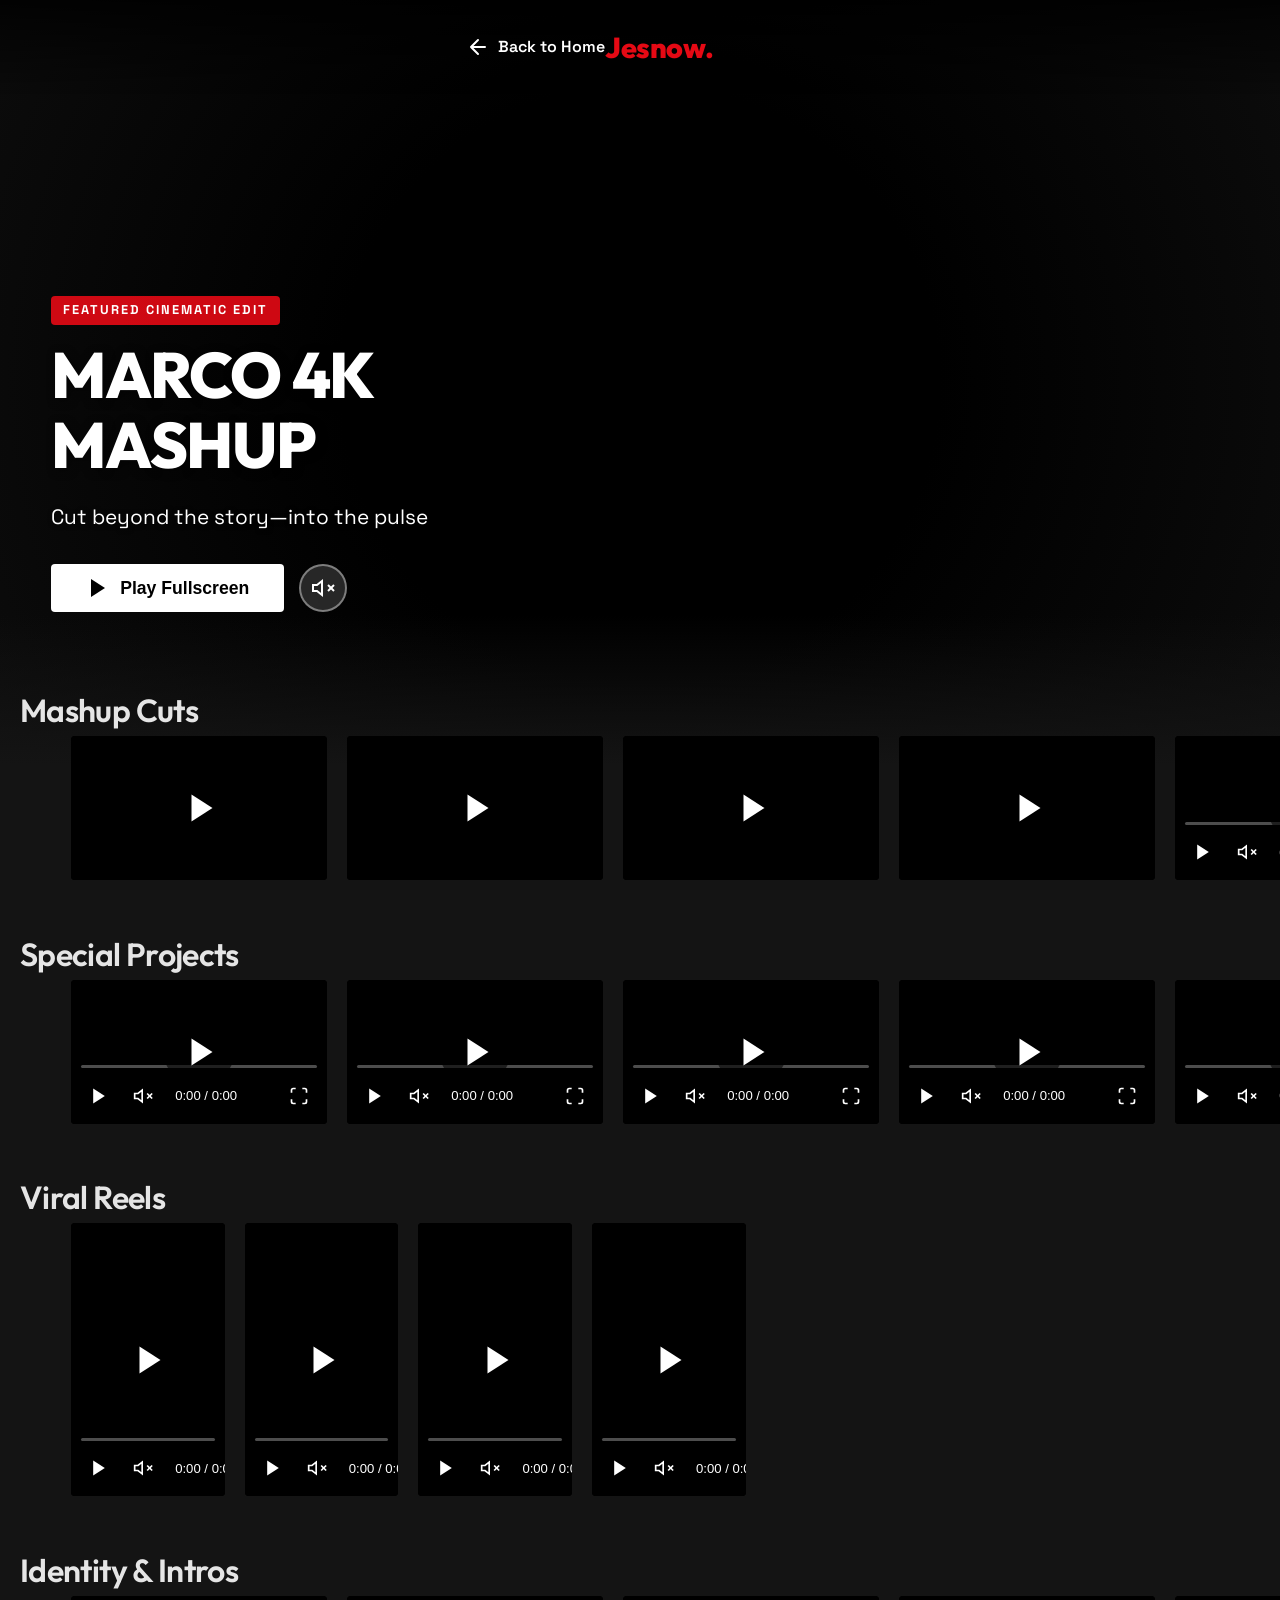
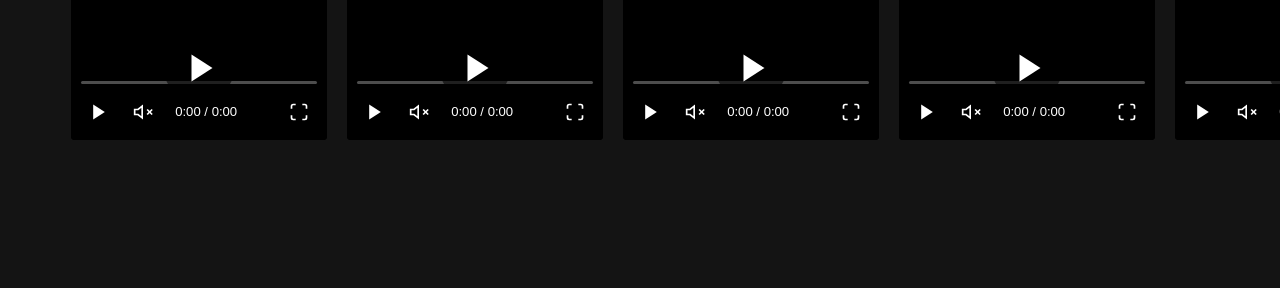
==== works.html @ 6a88eeb8 "Ultra-fast: Optimized for 4K Performance" ====
<!DOCTYPE html>
<html lang="en">
<head>
    <meta charset="UTF-8">
    <meta name="viewport" content="width=device-width, initial-scale=1.0">
    <title>Cinematic Showcase | Jesnow Biju</title>
    <!-- Google Fonts -->
    <link rel="preconnect" href="https://fonts.googleapis.com">
    <link rel="preconnect" href="https://fonts.gstatic.com" crossorigin>
    <link href="https://fonts.googleapis.com/css2?family=Outfit:wght@300;400;600;800&family=Space+Grotesk:wght@400;600;700&display=swap" rel="stylesheet">
    <link rel="stylesheet" href="style.css?v=6">
</head>
<body class="showcase-body">

    <!-- Transparent Navbar for Showcase -->
    <nav id="navbar" class="showcase-nav">
        <div class="nav-container" style="justify-content: space-between;">
            <a href="index.html" class="nav-back-btn">
                <svg width="24" height="24" viewBox="0 0 24 24" fill="none" stroke="currentColor" stroke-width="2" stroke-linecap="round" stroke-linejoin="round"><path d="M19 12H5M12 19l-7-7 7-7"/></svg>
                Back to Home
            </a>
            <a href="index.html" class="logo showcase-logo">Jesnow<span>.</span></a>
            <div style="width: 100px;"></div> <!-- Spacer for flex balance -->
        </div>
    </nav>

    <!-- Dynamic App Container -->
    <div id="showcase-app">
        <!-- JS will inject Hero Section and Video Rows here -->
    </div>

    <!-- Scripts -->
    <script src="main.js?v=6"></script>
    <script src="works.js?v=6"></script>
</body>
</html>
---- style.css ----
/* Variables & Theming */
:root {
    --bg-color: #08020d; /* Even deeper black-purple */
    --surface-color: rgba(69, 12, 138, 0.12);
    --primary-color: #00e5ff; 
    --secondary-color: #bd1ce3;
    --accent-color: #ff0055; /* Hot pink accent for some pops */
    --text-primary: #ffffff;
    --text-secondary: rgba(255, 255, 255, 0.7);
    --border-color: rgba(189, 28, 227, 0.15);
    
    --purple-glow: rgba(189, 28, 227, 0.5); 
    --blue-glow: rgba(0, 229, 255, 0.5);
    
    --font-heading: 'Outfit', sans-serif;
    --font-body: 'Space Grotesk', sans-serif;

    --transition-smooth: all 0.6s cubic-bezier(0.16, 1, 0.3, 1);
    --transition-fast: all 0.3s ease;
    --transition: all 0.3s ease;
}

/* Reset & Global */
* {
    margin: 0;
    padding: 0;
    box-sizing: border-box;
}

html {
    scroll-behavior: smooth;
}

body {
    background-color: var(--bg-color);
    color: var(--text-primary);
    font-family: var(--font-body);
    line-height: 1.6;
    overflow-x: hidden;
}

h1, h2, h3, h4, .logo {
    font-family: var(--font-heading);
    letter-spacing: -0.02em;
    font-weight: 800;
    transition: transform 0.3s cubic-bezier(0.175, 0.885, 0.32, 1.275), color 0.3s ease;
}

h1:hover, h2:hover, h3:hover, h4:hover {
    transform: translateY(-3px) scale(1.01);
}

p, li {
    transition: transform 0.3s cubic-bezier(0.175, 0.885, 0.32, 1.275);
}

p:hover, li:hover {
    transform: translateY(-2px);
}

.letter {
    display: inline-block;
    transition: transform 0.25s cubic-bezier(0.175, 0.885, 0.32, 1.275), color 0.15s ease;
}

.letter.pop-anim {
    opacity: 0;
    /* Ensure inline-block for transforms to apply */
    display: inline-block;
    animation: letterPop 0.8s cubic-bezier(0.175, 0.885, 0.32, 1.275) forwards;
}

@keyframes letterPop {
    0% {
        opacity: 0;
        transform: translateY(60px) scale(0.5) rotateX(-45deg);
    }
    100% {
        opacity: 1;
        transform: translateY(0) scale(1) rotateX(0deg);
    }
}

.letter:hover {
    transform: translateY(-8px) scale(1.15);
    color: var(--primary-color);
    z-index: 2;
    position: relative;
}

a {
    text-decoration: none;
    color: inherit;
    transition: var(--transition);
}

img {
    max-width: 100%;
    height: auto;
    display: block;
}

/* Container */
.container {
    max-width: 1200px;
    margin: 0 auto;
    padding: 0 2rem;
    position: relative;
    z-index: 10;
}

.section {
    padding: 100px 0;
}

.section-title {
    font-size: 2.5rem;
    margin-bottom: 3rem;
    display: flex;
    align-items: center;
    gap: 1rem;
    color: var(--text-primary);
    font-weight: 800;
    letter-spacing: 0.5px;
}

.section-title span {
    color: #ffffff;
    font-size: 2rem; /* Increased size to match heading better */
    font-weight: 800; /* Bold */
    font-family: var(--font-heading); /* Header font */
}

/* Glassmorphism */
.box-glass {
    background: var(--surface-color);
    backdrop-filter: blur(16px);
    -webkit-backdrop-filter: blur(16px);
    border: 1px solid var(--border-color);
    border-radius: 16px;
    box-shadow: 0 8px 32px 0 rgba(0, 0, 0, 0.5);
    transition: var(--transition-smooth);
}

.box-glass:hover {
    border-color: var(--primary-color);
    box-shadow: 0 12px 48px 0 rgba(0, 229, 255, 0.15);
    background: rgba(69, 12, 138, 0.18);
}

/* Navigation */
#navbar {
    position: fixed;
    top: 0;
    width: 100%;
    z-index: 1000;
    padding: 1.5rem 0;
    transition: var(--transition);
}

#navbar.scrolled {
    background: rgba(18, 3, 36, 0.92);
    backdrop-filter: blur(12px);
    padding: 1rem 0;
    border-bottom: 1px solid var(--border-color);
}

.nav-container {
    max-width: 1200px;
    margin: 0 auto;
    padding: 0 2rem;
    display: flex;
    justify-content: space-between;
    align-items: center;
}

.logo {
    font-size: 1.8rem;
    font-weight: 800;
    color: var(--text-primary);
}

.logo span {
    color: var(--primary-color);
}

.nav-links {
    display: flex;
    list-style: none;
    gap: 2.5rem;
    align-items: center;
}

.nav-links a:hover {
    color: var(--primary-color);
}

.btn-nav {
    border: 1px solid var(--primary-color);
    padding: 0.5rem 1.2rem;
    border-radius: 30px;
    color: var(--primary-color) !important;
}

.btn-nav:hover {
    background: var(--primary-color);
    color: #ffffff !important;
}

/* Hamburger */
.hamburger {
    display: none;
    cursor: pointer;
}

.bar {
    display: block;
    width: 25px;
    height: 3px;
    margin: 5px auto;
    background-color: var(--text-primary);
    transition: var(--transition);
}

/* Buttons */
.btn {
    display: inline-block;
    padding: 0.8rem 2rem;
    border-radius: 30px;
    font-weight: 600;
    cursor: pointer;
    font-family: var(--font-heading);
    letter-spacing: 0.5px;
}

.btn-primary {
    background: linear-gradient(135deg, var(--primary-color), #0099ff);
    color: white;
    border: none;
    box-shadow: 0 4px 15px rgba(0, 229, 255, 0.4);
}

.btn-primary:hover {
    transform: translateY(-3px);
    box-shadow: 0 8px 25px rgba(0, 229, 255, 0.6);
}

.btn-secondary {
    background: transparent;
    border: 1px solid var(--text-secondary);
    color: var(--text-primary);
}

.btn-secondary:hover {
    border-color: var(--secondary-color);
    color: var(--secondary-color);
    transform: translateY(-3px);
}

/* Hero Section */
/* Hero Section */
.hero {
    height: 100vh;
    display: flex;
    align-items: center;
    position: relative;
    overflow: hidden;
    z-index: 10;
}

/* 3D Floating Icons Engine */
.hero-visuals {
    position: absolute;
    top: 0; left: 0; width: 100%; height: 100%;
    z-index: -1;
    perspective: 1000px;
    pointer-events: none;
}

.floating-icon {
    position: absolute;
    width: 90px;
    height: 90px;
    opacity: 0.32; /* Higher base for Adobe */
    filter: blur(0.2px);
    transition: all 0.5s ease;
    transform-style: preserve-3d;
    animation: drift 25s infinite ease-in-out;
}

.floating-icon img {
    width: 100%;
    height: auto;
}

/* 3rd Object Emphasis: Adobe & Professional Tools */
.icon-1 { top: 12%; left: 8%; animation: drift-alt 35s infinite linear; filter: drop-shadow(0 0 30px rgba(0, 229, 255, 0.5)); opacity: 0.4; } 
.icon-2 { top: 18%; right: 12%; animation: drift 45s infinite ease-in-out; animation-delay: -5s; filter: drop-shadow(0 0 30px rgba(189, 28, 227, 0.5)); opacity: 0.35; }
.icon-3 { bottom: 12%; left: 14%; animation: drift-slow 40s infinite ease-in-out; animation-delay: -10s; filter: drop-shadow(0 0 30px rgba(0, 153, 255, 0.5)); opacity: 0.38; }
.icon-4 { bottom: 22%; right: 7%; animation: drift-alt 38s infinite linear; animation-delay: -15s; filter: drop-shadow(0 0 30px rgba(255, 100, 0, 0.5)); opacity: 0.32; }

/* De-emphasized Tools (Capcut & Canva) */
.icon-5 { top: 58%; right: 22%; animation: drift 55s infinite ease-in-out; animation-delay: -2s; opacity: 0.12; filter: blur(3px) grayscale(0.5); } /* Canva de-emphasized */
.icon-6 { bottom: 42%; left: 28%; animation: drift-slow 38s infinite ease-in-out; animation-delay: -12s; opacity: 0.08; filter: blur(4px) grayscale(0.8); } /* Capcut de-emphasized */
.icon-7 { top: 32%; left: 48%; animation: drift-alt 60s infinite linear; opacity: 0.25; filter: drop-shadow(0 0 15px rgba(189, 28, 227, 0.2)) blur(1px); }

/* Enhanced 3rd Object Depth Keyframes */
@keyframes drift {
    0% { transform: translate3d(0, 0, 0) rotate3d(1, 1, 1, 0deg); }
    33% { transform: translate3d(150px, -100px, 100px) rotate3d(1, 0.5, 0.2, 55deg); }
    66% { transform: translate3d(-80px, 60px, -50px) rotate3d(0.2, 1, 0.5, -35deg); }
    100% { transform: translate3d(0, 0, 0) rotate3d(1, 1, 1, 0deg); }
}

@keyframes drift-alt {
    0% { transform: translate3d(0, 0, -20px) rotate(0deg) scale(1); }
    50% { transform: translate3d(-120px, 180px, 50px) rotate(180deg) scale(1.15); }
    100% { transform: translate3d(0, 0, -20px) rotate(360deg) scale(1); }
}

@keyframes drift-slow {
    0% { transform: translate3d(0, 0, -50px); }
    50% { transform: translate3d(60px, -90px, 20px) scale(0.9); }
    100% { transform: translate3d(0, 0, -50px); }
}

.glow-obj {
    position: absolute;
    width: 700px;
    height: 700px;
    background: radial-gradient(circle, rgba(189, 28, 227, 0.2) 0%, rgba(0, 114, 255, 0.15) 50%, transparent 70%);
    border-radius: 50%;
    filter: blur(80px);
    top: -150px;
    right: -250px;
    z-index: -2;
    animation: pulseGlow 15s infinite alternate ease-in-out;
}

@keyframes pulseGlow {
    0% { transform: scale(1) translate(0, 0); opacity: 0.5; }
    100% { transform: scale(1.2) translate(-100px, 50px); opacity: 0.8; }
}

.hero-content {
    max-width: 900px;
    position: relative;
    z-index: 10;
}

.subtitle {
    color: var(--primary-color);
    font-size: 1.4rem;
    font-family: var(--font-heading);
    margin-bottom: 0.8rem;
    letter-spacing: 2px;
    text-transform: uppercase;
}

.hero h1 {
    font-size: 5.5rem;
    line-height: 1;
    margin-bottom: 0.5rem;
    color: #ffffff;
    font-weight: 800;
    letter-spacing: -2px;
    text-shadow: 0 10px 30px rgba(0, 0, 0, 0.5);
}

.hero h2 {
    font-size: 3.2rem;
    margin-bottom: 2rem;
    font-weight: 700;
    background: linear-gradient(to right, var(--primary-color), var(--secondary-color));
    -webkit-background-clip: text;
    background-clip: text;
    -webkit-text-fill-color: transparent;
    display: inline-block;
}

.hero h2 span {
    color: #ffffff;
    -webkit-text-fill-color: #ffffff;
    opacity: 0.8;
}

.hero .description {
    font-size: 1.3rem;
    color: var(--text-secondary);
    max-width: 600px;
    margin-bottom: 3rem;
    opacity: 0.8;
}

.hero-actions {
    display: flex;
    gap: 1.5rem;
}

.social-links {
    display: flex;
    justify-content: center;
    gap: 1.5rem;
}

.social-links a {
    display: inline-flex;
    align-items: center;
    justify-content: center;
    width: 45px;
    height: 45px;
    border-radius: 50%;
    background: rgba(255, 255, 255, 0.05);
    border: 1px solid rgba(255, 255, 255, 0.1);
    transition: all 0.4s cubic-bezier(0.175, 0.885, 0.32, 1.275);
}

.social-links a:hover {
    background: var(--surface-color);
    border-color: var(--primary-color);
    transform: translateY(-5px) rotate(8deg);
    box-shadow: 0 5px 15px rgba(0, 229, 255, 0.3);
}

.social-links a svg {
    stroke: white;
}

.social-links a:hover svg {
    stroke: var(--primary-color);
}

/* Grid System */
.grid-2 {
    display: grid;
    grid-template-columns: 1fr 1fr;
    gap: 3rem;
}

/* About Section */
.about-content {
    padding: 3rem;
    background: linear-gradient(145deg, rgba(82, 17, 145, 0.3), rgba(18, 3, 36, 0.6));
}

.about-text p {
    margin-bottom: 1.2rem;
    color: var(--text-secondary);
}

.about-text strong {
    color: var(--primary-color);
}

.about-stats {
    display: grid;
    grid-template-columns: 1fr;
    gap: 1.5rem;
    align-content: center;
}

.stat-card {
    background: rgba(189, 28, 227, 0.05);
    border: 1px solid var(--border-color);
    padding: 1.5rem;
    border-radius: 12px;
}

.stat-card h3 {
    color: var(--primary-color);
    font-size: 1.5rem;
    margin-bottom: 0.5rem;
}

/* Skills Grid */
.skills-grid {
    display: grid;
    grid-template-columns: repeat(auto-fill, minmax(140px, 1fr));
    gap: 2rem;
}

.skill-card {
    background: rgba(56, 12, 102, 0.4);
    border: 1px solid rgba(189, 28, 227, 0.15);
    border-radius: 12px;
    padding: 2rem 1rem;
    text-align: center;
    transition: var(--transition);
}

.skill-card:hover {
    transform: translateY(-10px);
    border-color: var(--primary-color);
    box-shadow: 0 10px 20px rgba(0, 229, 255, 0.15);
}

.skill-card img {
    width: 60px;
    height: 60px;
    margin: 0 auto 1rem;
    object-fit: contain;
}

.skill-card p {
    font-family: var(--font-heading);
    font-weight: 600;
    font-size: 0.9rem;
}

/* Services */
.services-grid {
    display: grid;
    grid-template-columns: repeat(3, 1fr);
    gap: 2rem;
}

.service-card {
    padding: 2.5rem;
    transition: var(--transition);
}

.service-card:hover {
    transform: translateY(-10px);
    border-color: var(--primary-color);
    background: rgba(56, 12, 102, 0.3);
}

.service-card:hover .glow-on-hover {
    filter: drop-shadow(0 0 12px var(--primary-color));
    transform: scale(1.1);
}

.service-card .icon {
    font-size: 3rem;
    margin-bottom: 1.5rem;
}

.service-card h3 {
    font-size: 1.5rem;
    margin-bottom: 1rem;
    color: var(--text-primary);
}

.service-card p {
    color: var(--text-secondary);
}

/* Projects Grid */
.projects-grid {
    display: grid;
    grid-template-columns: repeat(3, 1fr);
    gap: 2.5rem;
    transition: opacity 0.3s ease;
}

@media (max-width: 1200px) {
    .projects-grid {
        grid-template-columns: repeat(2, 1fr);
    }
}

@media (max-width: 768px) {
    .projects-grid {
        grid-template-columns: 1fr;
    }
}

.project-card {
    border-radius: 16px;
    overflow: hidden;
    position: relative;
    cursor: pointer;
    box-shadow: 0 10px 30px rgba(0, 0, 0, 0.5);
}

.project-img {
    height: 350px;
    overflow: hidden;
}

.project-img img {
    width: 100%;
    height: 100%;
    object-fit: cover;
    transition: transform 0.5s ease;
}

.project-card:hover .project-img img {
    transform: scale(1.05);
}

.project-info {
    position: absolute;
    bottom: 0;
    left: 0;
    width: 100%;
    padding: 2rem;
    background: linear-gradient(to top, rgba(18, 3, 36, 0.95), transparent);
    transform: translateY(20px);
    opacity: 0;
    transition: var(--transition);
}

.project-card:hover .project-info {
    transform: translateY(0);
    opacity: 1;
}

.project-info p {
    color: var(--text-secondary);
}

/* Showcase Portal Refinement */
.showcase-portal {
    transition: var(--transition-smooth);
    cursor: pointer;
}

.showcase-portal:hover {
    transform: scale(1.01);
    border-color: var(--primary-color) !important;
    box-shadow: 0 60px 120px rgba(0, 229, 255, 0.15) !important;
}

.showcase-portal:hover .btn-primary {
    transform: scale(1.05) translateY(-5px);
    box-shadow: 0 20px 60px rgba(229, 9, 20, 0.6);
}

.yt-mask {
    background: linear-gradient(to top, rgba(8, 2, 13, 0.4), transparent);
    transition: opacity 0.3s ease;
}

.project-card:hover .yt-mask {
    opacity: 0;
}

/* Contact Section */
.contact-wrapper {
    display: grid;
    grid-template-columns: 1fr 1.5fr;
    gap: 4rem;
    padding: 4rem;
}

.contact-info h3 {
    font-size: 2.8rem;
    line-height: 1.1;
    margin-bottom: 2rem;
    color: var(--text-primary);
}

.contact-info h3 span {
    background: linear-gradient(to right, var(--primary-color), var(--secondary-color));
    -webkit-background-clip: text;
    background-clip: text;
    -webkit-text-fill-color: transparent;
}

.contact-info p {
    color: var(--text-secondary);
    margin-bottom: 2rem;
}

.social-links {
    display: flex;
    gap: 1rem;
}

.social-links a {
    width: 45px;
    height: 45px;
    background: rgba(255, 255, 255, 0.05);
    border: 1px solid var(--border-color);
    border-radius: 50%;
    display: flex;
    justify-content: center;
    align-items: center;
    transition: var(--transition);
}

.social-links a:hover {
    background: var(--primary-color);
    transform: translateY(-5px) rotate(8deg);
    border-color: var(--primary-color);
    box-shadow: 0 5px 15px rgba(0, 229, 255, 0.3);
}

.social-links svg {
    stroke: white;
    transition: all 0.3s ease;
}

.social-links a:hover svg {
    stroke: #120324;
}

.contact-method-item:hover {
    transform: translateX(10px);
}

.contact-method-item:hover div {
    border-color: var(--primary-color);
    box-shadow: 0 0 15px rgba(0, 229, 255, 0.2);
}

/* Contact Form */
.contact-form {
    display: flex;
    flex-direction: column;
    gap: 1.5rem;
}

.input-group {
    position: relative;
}

.input-group input,
.input-group textarea {
    width: 100%;
    padding: 1rem;
    background: rgba(0, 0, 0, 0.3);
    border: 1px solid var(--border-color);
    border-radius: 8px;
    color: var(--text-primary);
    font-family: inherit;
    transition: var(--transition);
}

.input-group input:focus,
.input-group textarea:focus {
    outline: none;
    border-color: var(--primary-color);
    background: rgba(255, 255, 255, 0.08);
    box-shadow: 0 0 20px rgba(0, 229, 255, 0.1);
}

.input-group label {
    position: absolute;
    left: 1rem;
    top: 1rem;
    color: var(--text-secondary);
    transition: var(--transition);
    pointer-events: none;
}

.input-group input:focus ~ label,
.input-group input:not(:placeholder-shown) ~ label,
.input-group textarea:focus ~ label,
.input-group textarea:not(:placeholder-shown) ~ label {
    top: -0.5rem;
    left: 0.8rem;
    font-size: 0.8rem;
    background: var(--bg-color);
    padding: 0 0.5rem;
    color: var(--primary-color);
}

.btn-block {
    width: 100%;
    padding: 1rem;
    font-size: 1.1rem;
}

/* Footer */
footer {
    text-align: center;
    padding: 2rem 0;
    border-top: 1px solid var(--border-color);
    color: var(--text-secondary);
    font-size: 0.9rem;
}

/* Animations & Utilities */
.animate-up {
    opacity: 0;
    transform: translateY(40px);
    animation: fadeUp 1.2s cubic-bezier(0.16, 1, 0.3, 1) forwards;
}

.reveal {
    opacity: 0;
    transform: translateY(40px);
    transition: all 1s cubic-bezier(0.16, 1, 0.3, 1);
}

.reveal.active {
    opacity: 1;
    transform: translateY(0);
}

.delay-1 { animation-delay: 0.3s; transition-delay: 0.3s; }
.delay-2 { animation-delay: 0.6s; transition-delay: 0.6s; }
.delay-3 { animation-delay: 0.9s; transition-delay: 0.9s; }
.delay-4 { animation-delay: 1.2s; transition-delay: 1.2s; }

@keyframes fadeUp {
    to {
        opacity: 1;
        transform: translateY(0);
    }
}

/* Responsive Design */
@media (max-width: 968px) {
    .grid-2, .services-grid, .projects-grid, .contact-wrapper {
        grid-template-columns: 1fr;
    }
    
    .contact-info {
        border-right: none !important;
        padding-right: 0 !important;
        margin-bottom: 3rem;
    }

    .contact-form {
        padding-left: 0 !important;
    }

    .contact-info h3 { font-size: 2.2rem; }
    
    .hero h1 { font-size: 3.5rem; }
    .hero h2 { font-size: 2rem; }
    
    .contact-wrapper { padding: 2rem; }
}

@media (max-width: 768px) {
    .nav-links {
        position: fixed;
        left: -100%;
        top: 70px;
        flex-direction: column;
        background: rgba(18, 3, 36, 0.98);
        width: 100%;
        text-align: center;
        transition: 0.3s;
        box-shadow: 0 10px 27px rgba(0, 0, 0, 0.8);
        padding: 2rem 0;
    }

    .nav-links.active {
        left: 0;
    }

    .hamburger {
        display: block;
    }

    .hamburger.active .bar:nth-child(2) { opacity: 0; }
    .hamburger.active .bar:nth-child(1) { transform: translateY(8px) rotate(45deg); }
    .hamburger.active .bar:nth-child(3) { transform: translateY(-8px) rotate(-45deg); }
    
    .hero h1 { font-size: 2.8rem; }
    .hero-actions { flex-direction: column; }
    .btn { text-align: center; }
}

/* Custom YouTube-Style Video Player */
.custom-player {
    position: relative;
    overflow: hidden;
    /* Ensure no weird spacing at the bottom of the video */
    display: flex;
}

.video-element {
    display: block;
    width: 100%;
}

/* Center Play Button */
.center-play-btn {
    position: absolute;
    top: 50%;
    left: 50%;
    transform: translate(-50%, -50%);
    width: 70px;
    height: 70px;
    background: rgba(0, 0, 0, 0.6);
    border-radius: 50%;
    border: none;
    cursor: pointer;
    display: flex;
    align-items: center;
    justify-content: center;
    z-index: 10;
    transition: all 0.2s ease;
    opacity: 0;
    pointer-events: none;
}

.center-play-btn svg {
    width: 36px;
    height: 36px;
    margin-left: 5px; /* offset for triangle optical balance */
}

/* Base state for center play button */
.custom-player.paused .center-play-btn, 
.custom-player:not(.playing) .center-play-btn {
    opacity: 1;
    pointer-events: auto;
}

.custom-player.playing .center-play-btn {
    opacity: 0;
    pointer-events: none;
}

.center-play-btn:hover {
    background: #ff0000;
    transform: translate(-50%, -50%) scale(1.1);
}

/* Bottom Controls Wrapper */
.player-controls {
    position: absolute;
    bottom: 0;
    left: 0;
    right: 0;
    padding: 0 10px 10px;
    background: linear-gradient(to top, rgba(0,0,0,0.85) 0%, rgba(0,0,0,0) 100%);
    display: flex;
    flex-direction: column;
    z-index: 10;
    opacity: 0; /* Auto-hide functionality */
    transition: opacity 0.3s ease;
}

.custom-player[data-state="hover"] .player-controls,
.custom-player:hover .player-controls,
.custom-player.paused .player-controls {
    opacity: 1;
}

/* Progress Container */
.progress-container {
    width: 100%;
    height: 12px;
    display: flex;
    align-items: center;
    cursor: pointer;
    margin-bottom: 5px;
}

.progress-bar {
    -webkit-appearance: none;
    appearance: none;
    width: 100%;
    height: 3px;
    background: rgba(255, 255, 255, 0.3);
    outline: none;
    border-radius: 2px;
    transition: height 0.1s ease;
    position: relative;
    cursor: pointer;
}

/* Progress Bar Fill Magic Variables applied by JS style property */
.progress-bar::-webkit-slider-runnable-track {
    width: 100%;
    height: 100%;
    background: linear-gradient(to right, #ff0000 var(--progress-value, 0%), rgba(255,255,255,0.0) var(--progress-value, 0%));
}
.progress-bar::-moz-range-track {
    width: 100%;
    height: 100%;
    background: linear-gradient(to right, #ff0000 var(--progress-value, 0%), rgba(255,255,255,0.0) var(--progress-value, 0%));
}

.progress-bar::-webkit-slider-thumb {
    -webkit-appearance: none;
    appearance: none;
    width: 14px;
    height: 14px;
    border-radius: 50%;
    background: #ff0000;
    cursor: pointer;
    margin-top: -5.5px; /* offset the thumb to center on the track */
    opacity: 0; /* Hide thumb until hovered */
    transition: opacity 0.2s ease, transform 0.1s ease;
}

.progress-container:hover .progress-bar {
    height: 5px;
}

.progress-container:hover .progress-bar::-webkit-slider-thumb {
    opacity: 1;
    transform: scale(1.1);
}

/* Main Controls Flex Layout */
.controls-main {
    display: flex;
    justify-content: space-between;
    align-items: center;
    width: 100%;
}

.controls-left, .controls-right {
    display: flex;
    align-items: center;
    gap: 8px;
    flex-shrink: 0;
}

/* Standard Control Buttons */
.control-btn {
    background: transparent;
    border: none;
    color: white; /* YouTube style icons are white */
    cursor: pointer;
    display: flex;
    align-items: center;
    justify-content: center;
    width: 36px;
    height: 36px;
    border-radius: 50%;
    transition: background 0.2s ease;
}

.control-btn:hover {
    background: rgba(255, 255, 255, 0.15); /* subtle hover background */
}

/* Volume Layout */
.volume-container {
    display: flex;
    align-items: center;
    gap: 0;
}

.volume-slider {
    -webkit-appearance: none;
    appearance: none;
    width: 0; 
    height: 3px;
    background: rgba(255,255,255,0.3);
    outline: none;
    border-radius: 2px;
    opacity: 0;
    transition: width 0.3s cubic-bezier(0.4, 0, 0.2, 1), opacity 0.3s ease;
    cursor: pointer;
    margin-left: 0;
}

.volume-container:hover .volume-slider,
.volume-slider:focus,
.volume-slider:active {
    width: 60px;
    opacity: 1;
    margin-left: 5px;
}

.volume-slider::-webkit-slider-runnable-track {
    width: 100%;
    height: 100%;
    background: linear-gradient(to right, white var(--volume-value, 0%), rgba(255,255,255,0.0) var(--volume-value, 0%));
}

.volume-slider::-moz-range-track {
    width: 100%;
    height: 100%;
    background: linear-gradient(to right, white var(--volume-value, 0%), rgba(255,255,255,0.0) var(--volume-value, 0%));
}

.volume-slider::-webkit-slider-thumb {
    -webkit-appearance: none;
    appearance: none;
    width: 10px;
    height: 10px;
    border-radius: 50%;
    background: white;
    cursor: pointer;
    margin-top: -3.5px;
}

/* Time Display Text */
.time-display {
    color: white;
    font-size: 0.82rem;
    font-family: -apple-system, BlinkMacSystemFont, "Segoe UI", Roboto, Arial, sans-serif;
    margin-left: 6px;
    user-select: none;
}
.time-separator { opacity: 0.7; margin: 0 2px; }

.custom-player:fullscreen .video-element,
.custom-player:-webkit-full-screen .video-element {
    object-fit: contain !important;
    background-color: #000;
}

/* Filter Tabs Styling */
.filter-tabs {
    display: flex;
    flex-wrap: wrap;
    gap: 1rem;
    justify-content: flex-start;
}

.filter-btn {
    background: rgba(255, 255, 255, 0.05);
    border: 1px solid var(--border-color);
    padding: 0.8rem 1.8rem;
    border-radius: 50px;
    color: var(--text-secondary);
    font-size: 0.95rem;
    font-weight: 600;
    cursor: pointer;
    transition: all 0.3s ease;
}

.filter-btn:hover {
    border-color: var(--primary-color);
    color: white;
    box-shadow: 0 0 15px rgba(0, 229, 255, 0.2);
}

.filter-btn.active {
    background: var(--primary-color);
    border-color: var(--primary-color);
    color: #120324;
}

/* Fullscreen Video Fit */
.custom-player:fullscreen,
.custom-player:-webkit-full-screen,
.custom-player:-moz-full-screen,
.custom-player:-ms-fullscreen {
    width: 100vw !important;
    height: 100vh !important;
    background: #000;
}

.custom-player:fullscreen .video-element,
.custom-player:-webkit-full-screen .video-element,
.custom-player:-moz-full-screen .video-element,
.custom-player:-ms-fullscreen .video-element {
    width: 100% !important;
    height: 100% !important;
    object-fit: contain !important;
}



.skills-list li {
    font-family: var(--font-heading);
    letter-spacing: 0.5px;
}

/* Ensure Fullscreen Icon Visibility */
.fullscreen-btn svg {
    stroke: white !important;
    width: 20px;
    height: 20px;
    display: block;
}

/* ==================================================
   Netflix Style Showcase Styles
   ================================================== */
.showcase-body {
    background-color: #141414; /* Deep Netflix dark */
    color: #fff;
    margin: 0;
    font-family: var(--font-body);
    overflow-x: hidden;
}

.showcase-nav {
    position: fixed;
    top: 0;
    left: 0;
    width: 100%;
    z-index: 1000;
    background: linear-gradient(to bottom, rgba(0,0,0,0.8) 0%, transparent 100%);
    padding: 20px 4%;
    display: flex;
}

.nav-back-btn {
    color: white;
    text-decoration: none;
    font-weight: 600;
    display: flex;
    align-items: center;
    gap: 8px;
    font-size: 1rem;
    transition: opacity 0.3s;
}
.nav-back-btn:hover {
    opacity: 0.7;
}

.showcase-logo {
    font-family: var(--font-heading);
    font-size: 1.8rem;
    font-weight: 800;
    color: white;
    text-decoration: none;
    letter-spacing: -0.5px;
}
.showcase-logo span {
    color: #e50914; /* Netflix Red signature mark */
}

/* Hero Section */
.showcase-hero {
    position: relative;
    width: 100%;
    height: 85vh; /* Standard 16:9 cinematic aspect mostly */
    min-height: 600px;
    overflow: hidden;
    background: #000;
}

.hero-video-bg {
    width: 100%;
    height: 100%;
    object-fit: cover;
}

.hero-vignette {
    position: absolute;
    top: 0; left: 0; width: 100%; height: 100%;
    background: radial-gradient(circle, transparent 40%, rgba(20,20,20,0.6) 100%);
    pointer-events: none;
}

.hero-fade-bottom {
    position: absolute;
    bottom: 0; left: 0; width: 100%; height: 150px;
    background: linear-gradient(to top, #141414 0%, transparent 100%);
    pointer-events: none;
}

.hero-content {
    position: absolute;
    bottom: 20%;
    left: 4%;
    width: 40%;
    min-width: 300px;
    z-index: 20;
}

.hero-badge {
    display: inline-block;
    background: rgba(229, 9, 20, 0.9);
    padding: 4px 12px;
    font-size: 0.8rem;
    font-weight: 800;
    border-radius: 4px;
    margin-bottom: 15px;
    text-transform: uppercase;
    letter-spacing: 2px;
}

.hero-title {
    font-size: 4rem;
    font-weight: 800;
    font-family: var(--font-heading);
    line-height: 1.1;
    margin-bottom: 20px;
    text-shadow: 2px 2px 10px rgba(0,0,0,0.5);
    text-transform: uppercase;
}

.hero-subtitle {
    font-size: 1.3rem;
    font-weight: 400;
    text-shadow: 1px 1px 5px rgba(0,0,0,0.8);
    margin-bottom: 30px;
}

.hero-play-btn {
    display: inline-flex;
    align-items: center;
    gap: 10px;
    background: white;
    color: black;
    border: none;
    border-radius: 4px;
    padding: 12px 30px;
    font-size: 1.2rem;
    font-weight: 600;
    cursor: pointer;
    transition: background 0.2s;
}

.hero-play-btn:hover {
    background: rgba(255,255,255,0.7);
}

.hero-play-btn svg {
    color: black !important;
}

/* Rows Container */
.showcase-rows-container {
    margin-top: -80px; /* Overlap the bottom fade */
    position: relative;
    z-index: 10;
    padding-bottom: 100px;
}

.showcase-row {
    margin-bottom: 3vw;
}

.row-title {
    font-family: var(--font-heading);
    font-size: 1.4vw;
    font-weight: 600;
    margin: 0 4% 10px 4%;
    color: #e5e5e5;
}
@media(max-width:800px) { .row-title { font-size: 1.2rem; } }

.row-slider {
    padding: 0 4%;
    overflow-x: auto;
    overflow-y: hidden;
    scroll-behavior: smooth;
    /* Hide scrollbar */
    -ms-overflow-style: none;  
    scrollbar-width: none;  
    padding-top: 20px;
    padding-bottom: 40px; /* Room for hover scale */
    margin-top: -20px;
}

.row-slider::-webkit-scrollbar {
    display: none;
}

.slider-track {
    display: flex;
    gap: 10px;
    white-space: nowrap;
}

.showcase-card {
    position: relative;
    cursor: pointer;
    border-radius: 4px;
    overflow: visible;
    transition: transform 0.4s cubic-bezier(0.4, 0, 0.2, 1);
    background: #000;
    z-index: 1;
}

.showcase-card:hover {
    transform: scale(1.3);
    z-index: 50;
    box-shadow: 0 10px 30px rgba(0,0,0,0.8);
}

.showcase-card.vertical:hover {
    transform: scale(1.15); /* Less extreme scale for tall videos */
}

/* Base sizing */
.showcase-card.horizontal {
    width: 280px; /* Fallback */
    width: 20vw;
    aspect-ratio: 16/9;
    flex-shrink: 0;
}

.showcase-card.vertical {
    width: 160px; /* Fallback */
    width: 12vw;
    aspect-ratio: 9/16;
    flex-shrink: 0;
}

/* Fix up the custom player specifics so it acts as the card face */
.showcase-card .custom-player {
    width: 100%;
    height: 100%;
    border-radius: 4px;
    overflow: hidden; /* Contains the video strictly to card rounded edges */
}

/* Metadata hidden by default, shown on hover like a pop-out INSIDE the card */
.card-metadata {
    opacity: 0;
    position: absolute;
    bottom: 0px; 
    left: 0;
    width: 100%;
    background: linear-gradient(to top, rgba(0,0,0,0.9) 0%, rgba(0,0,0,0) 100%);
    padding: 30px 10px 10px;
    border-radius: 0 0 4px 4px;
    transition: opacity 0.3s ease;
    pointer-events: none;
    z-index: 5;
}

.card-metadata h3 {
    font-size: 0.9rem;
    margin-bottom: 2px;
    color: white;
}

.card-metadata p {
    font-size: 0.75rem;
    color: #a3a3a3;
    white-space: normal; /* Allow text wrap */
}

.showcase-card:hover .card-metadata {
    opacity: 1;
    pointer-events: auto;
}

/* Boutique Professional Slider Arrows (Floating Glass Style) */
.slider-arrow {
    position: absolute;
    top: 50%;
    transform: translateY(-50%) scale(0.9);
    width: 64px;
    height: 64px;
    background: rgba(255, 255, 255, 0.08);
    backdrop-filter: blur(20px);
    -webkit-backdrop-filter: blur(20px);
    border: 1px solid rgba(255, 255, 255, 0.15);
    color: white;
    border-radius: 50%;
    cursor: pointer;
    z-index: 100; /* Much higher to stay above popping cards */
    transition: all 0.5s cubic-bezier(0.23, 1, 0.32, 1);
    display: flex;
    justify-content: center;
    align-items: center;
    opacity: 0;
    visibility: hidden;
    box-shadow: 0 10px 30px rgba(0,0,0,0.4);
}

.slider-wrapper:hover .slider-arrow {
    opacity: 1;
    visibility: visible;
    transform: translateY(-50%) scale(1);
}

.slider-arrow:hover {
    background: #fff;
    color: #000 !important;
    border-color: #fff;
    transform: translateY(-50%) scale(1.1);
    box-shadow: 0 15px 45px rgba(255, 255, 255, 0.25);
}

.slider-arrow svg {
    width: 32px;
    height: 32px;
}

.left-arrow { left: 30px; }
.right-arrow { right: 30px; }

/* Prevent clipping of 'popping' cards in the horizontal rows */
.slider-track {
    display: flex;
    gap: 10px;
    white-space: nowrap;
    padding: 40px 0; /* Add padding to track instead of slider for overflow room */
    overflow: visible !important;
}

.row-slider {
    padding: 0 4%;
    overflow-x: auto;
    overflow-y: visible; /* Allow vertical scale overflow */
    scroll-behavior: smooth;
    /* Hide scrollbar */
    -ms-overflow-style: none;  
    scrollbar-width: none;  
}

/* Unified Hero Text Transitions */
.hero-title, .hero-subtitle {
    transition: opacity 1.5s cubic-bezier(0.4, 0, 0.2, 1) !important;
}

/* Enhanced Professional Captions */
.card-metadata {
    opacity: 0;
    position: absolute;
    bottom: 0px; 
    left: 0;
    width: 100%;
    background: linear-gradient(to top, rgba(0,0,0,0.95) 0%, rgba(0,0,0,0.7) 60%, transparent 100%);
    padding: 35px 15px 15px;
    border-radius: 0 0 4px 4px;
    transition: opacity 0.3s ease;
    pointer-events: none;
    z-index: 10;
}

.card-metadata h3 {
    font-size: 1rem;
    font-weight: 700;
    margin-bottom: 2px;
    color: #fff;
    font-family: var(--font-heading);
    text-shadow: 0 2px 4px rgba(0,0,0,0.8);
}

.card-metadata p {
    font-size: 0.8rem;
    color: #cccccc;
    font-weight: 400;
    white-space: normal;
    text-shadow: 0 1px 3px rgba(0,0,0,0.8);
}

.showcase-card:hover .card-metadata {
    opacity: 1;
}

/* Row Fade Overlays */
.slider-wrapper::before, .slider-wrapper::after {
    content: '';
    position: absolute;
    top: 0; bottom: 0; width: 60px;
    z-index: 5;
    pointer-events: none;
    transition: opacity 0.4s;
    opacity: 0;
}
.slider-wrapper:hover::before, .slider-wrapper:hover::after {
    opacity: 1;
}
.slider-wrapper::before { left: 0; background: linear-gradient(to right, #141414, transparent); }
.slider-wrapper::after { right: 0; background: linear-gradient(to left, #141414, transparent); }

/* Fullscreen Scale & Fitting (Professional Fit-to-Screen) */
.custom-player:fullscreen,
.custom-player:-webkit-full-screen,
.custom-player:-moz-full-screen,
.custom-player:-ms-fullscreen {
    background: #000 !important;
    width: 100vw !important;
    height: 100vh !important;
    display: flex !important;
    align-items: center !important;
    justify-content: center !important;
}

.custom-player:fullscreen video,
.custom-player:-webkit-full-screen video,
.custom-player:-moz-full-screen video,
.custom-player:-ms-fullscreen video,
.custom-player:fullscreen .video-element,
.custom-player:-webkit-full-screen .video-element {
    width: auto !important;
    height: auto !important;
    max-width: 100vw !important;
    max-height: 100vh !important;
    width: 100% !important;
    height: 100% !important;
    object-fit: contain !important; /* Fit the whole frame without cropping */
    image-rendering: -webkit-optimize-contrast; /* Extra clarity for high-res 4K */
}

/* Ensure controls are visible and styled in fullscreen */
.custom-player:fullscreen .player-controls {
    bottom: 20px;
    left: 50%;
    transform: translateX(-50%);
    width: 90%;
    max-width: 1200px;
    background: rgba(0,0,0,0.6);
    backdrop-filter: blur(10px);
    border-radius: 12px;
    padding: 15px 20px !important;
}

.custom-player:fullscreen .card-metadata {
    display: none; /* Hide captions in fullscreen to focus on video */
}
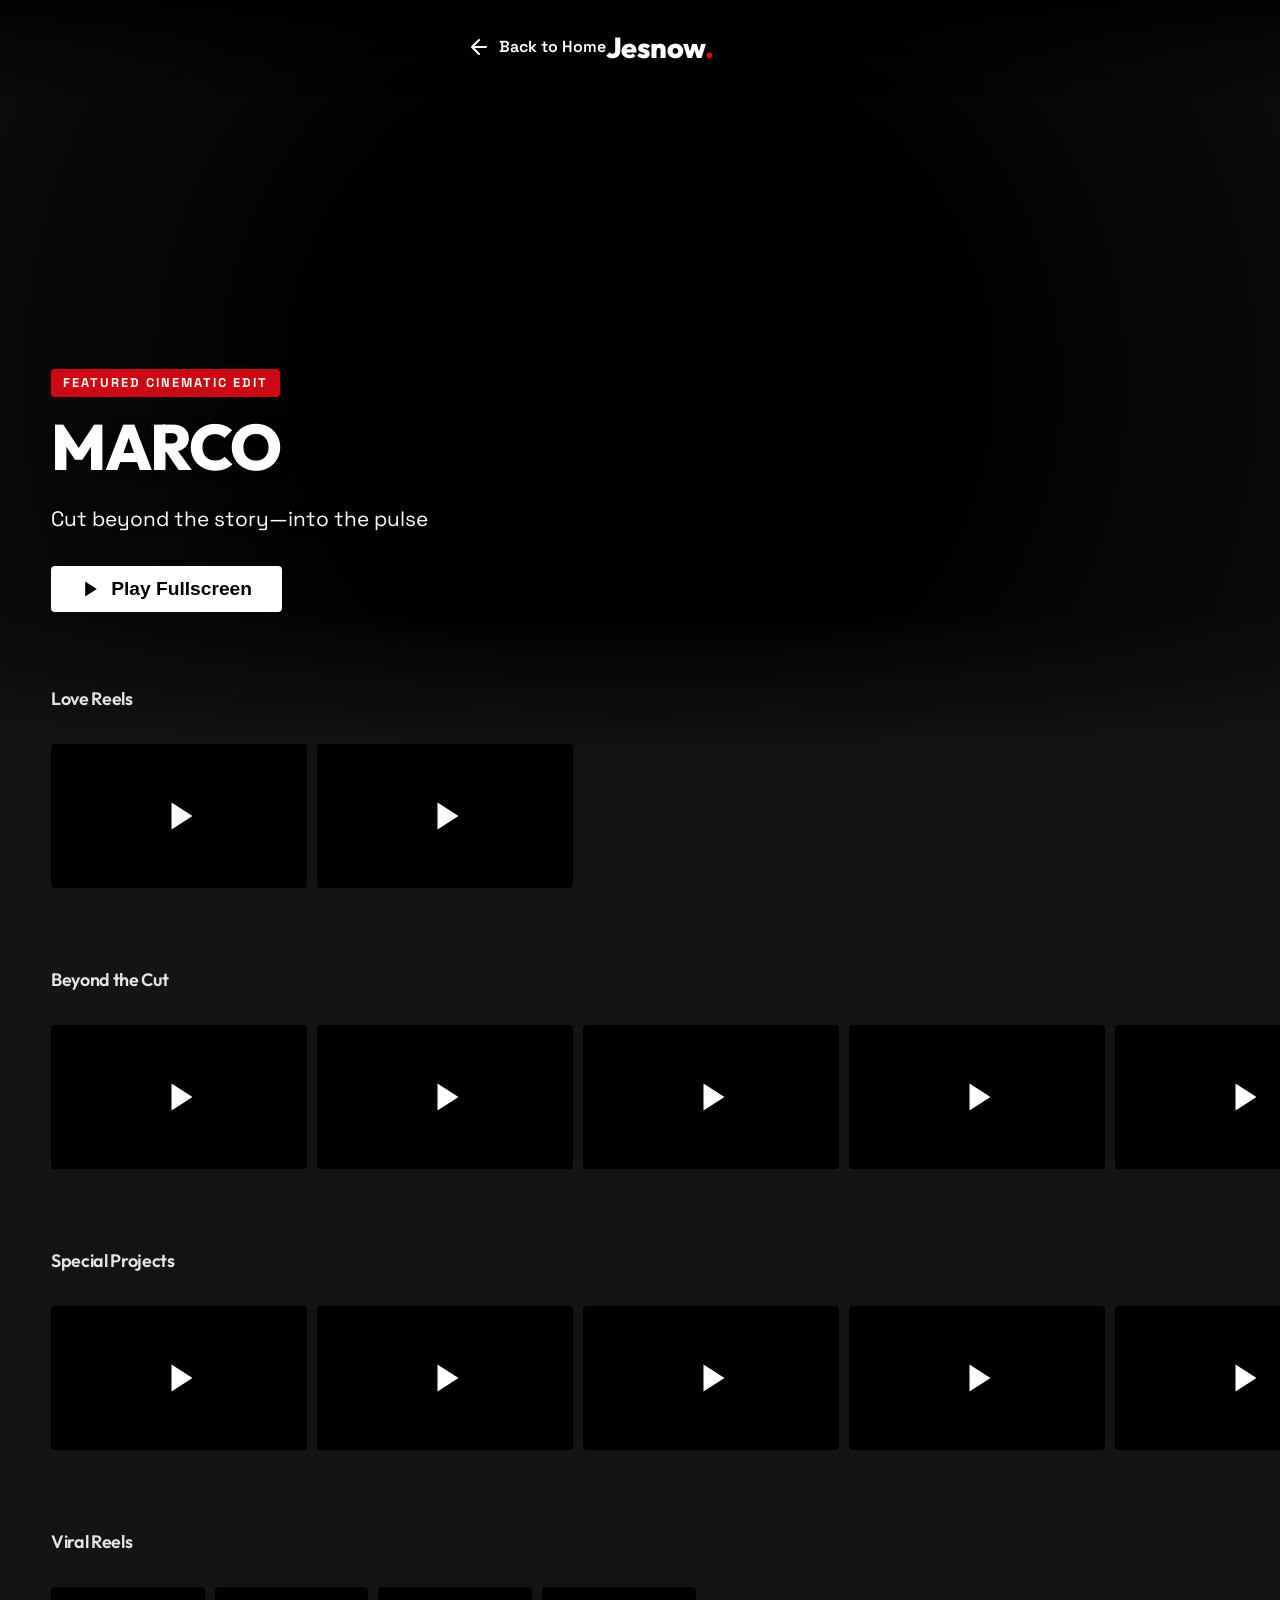
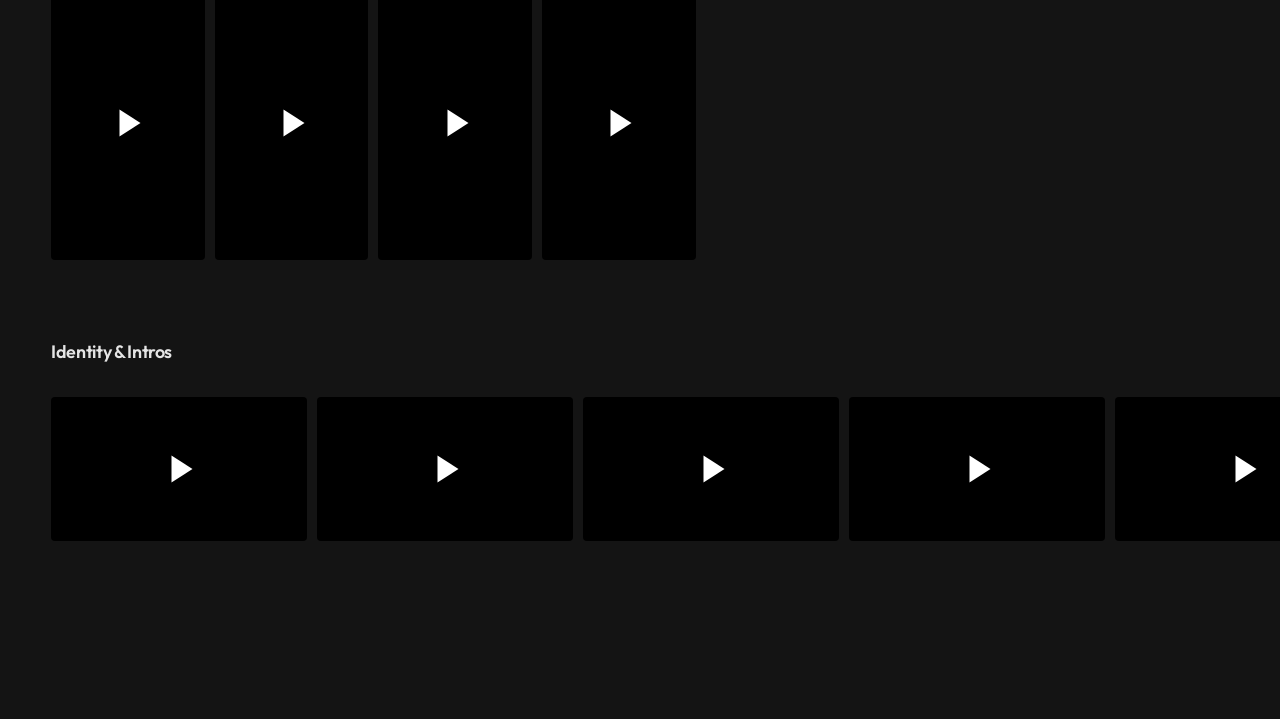
==== commit 71bdda08: "Showcase Stability Pack: Decoupled Works from Main to prevent script race conditions, restored Scrol" ====
--- a/works.html
+++ b/works.html
@@ -30,7 +30,6 @@
     </div>
 
     <!-- Scripts -->
-    <script src="main.js?v=6"></script>
     <script src="works.js?v=6"></script>
 </body>
 </html>
--- a/style.css
+++ b/style.css
@@ -258,7 +258,6 @@
 }
 
 /* Hero Section */
-/* Hero Section */
 .hero {
     height: 100vh;
     display: flex;
@@ -640,8 +639,8 @@
 .contact-wrapper {
     display: grid;
     grid-template-columns: 1fr 1.5fr;
-    gap: 4rem;
-    padding: 4rem;
+    gap: clamp(2rem, 5vw, 4rem);
+    padding: clamp(1.5rem, 5vw, 4rem);
 }
 
 .contact-info h3 {
@@ -1198,11 +1197,12 @@
 
 .showcase-logo {
     font-family: var(--font-heading);
-    font-size: 1.8rem;
+    font-size: clamp(1.4rem, 4vw, 1.8rem);
     font-weight: 800;
     color: white;
     text-decoration: none;
     letter-spacing: -0.5px;
+    white-space: nowrap;
 }
 .showcase-logo span {
     color: #e50914; /* Netflix Red signature mark */
@@ -1586,3 +1586,324 @@
     display: none; /* Hide captions in fullscreen to focus on video */
 }
 
+
+/* ==========================================================================
+   PROFESSIONAL MOBILE OPTIMIZATION (NETFLIX STYLE)
+   ========================================================================== */
+
+@media screen and (max-width: 768px) {
+    /* --- 1. Pro Navbar & Hamburger --- */
+    #navbar {
+        padding: 1.2rem 0;
+        background: rgba(8, 2, 13, 0.8) !important;
+        backdrop-filter: blur(20px) !important;
+        -webkit-backdrop-filter: blur(20px) !important;
+        border-bottom: 1px solid rgba(255, 255, 255, 0.05);
+    }
+
+    .hamburger {
+        display: block;
+        z-index: 1001;
+        position: relative;
+        width: 30px;
+        height: 20px;
+    }
+
+    .hamburger .bar {
+        position: absolute;
+        width: 100%;
+        height: 2px;
+        background: #fff;
+        transition: all 0.4s cubic-bezier(0.165, 0.84, 0.44, 1);
+        border-radius: 10px;
+    }
+
+    .hamburger .bar:nth-child(1) { top: 0; }
+    .hamburger .bar:nth-child(2) { top: 9px; }
+    .hamburger .bar:nth-child(3) { top: 18px; }
+
+    .hamburger.active .bar:nth-child(1) {
+        transform: translateY(9px) rotate(45deg);
+        background: var(--primary-color);
+    }
+    .hamburger.active .bar:nth-child(2) {
+        opacity: 0;
+        transform: translateX(20px);
+    }
+    .hamburger.active .bar:nth-child(3) {
+        transform: translateY(-9px) rotate(-45deg);
+        background: var(--primary-color);
+    }
+
+    /* --- 2. Full-Screen Menu Overlay --- */
+    .nav-links {
+        position: fixed;
+        top: 0;
+        right: -100%;
+        width: 100%;
+        height: 100vh;
+        background: linear-gradient(135deg, #0f021a 0%, #000000 100%);
+        backdrop-filter: blur(30px);
+        display: flex;
+        flex-direction: column;
+        justify-content: center;
+        align-items: center;
+        gap: 2.5rem;
+        transition: all 0.6s cubic-bezier(0.85, 0, 0.15, 1);
+        z-index: 1000;
+    }
+
+    .nav-links.active {
+        right: 0;
+    }
+
+    .nav-links li {
+        opacity: 0;
+        transform: translateY(30px);
+        transition: all 0.4s ease;
+    }
+
+    .nav-links.active li {
+        opacity: 1;
+        transform: translateY(0);
+    }
+
+    /* Staggered link animation */
+    .nav-links.active li:nth-child(1) { transition-delay: 0.1s; }
+    .nav-links.active li:nth-child(2) { transition-delay: 0.2s; }
+    .nav-links.active li:nth-child(3) { transition-delay: 0.3s; }
+    .nav-links.active li:nth-child(4) { transition-delay: 0.4s; }
+
+    .nav-links a {
+        font-size: 2.2rem;
+        font-weight: 700;
+        letter-spacing: -1px;
+    }
+
+    .btn-nav {
+        border-width: 2px;
+        padding: 0.8rem 2.5rem !important;
+        font-size: 1.2rem !important;
+    }
+
+    /* --- 3. Hero Scaling For Professionals --- */
+    .hero {
+        padding-top: clamp(60px, 10vw, 80px);
+        text-align: center;
+        height: auto;
+        min-height: 85vh;
+    }
+
+    .hero-content {
+        padding: 0 1.5rem;
+    }
+
+    .hero-name-popup {
+        font-size: 4rem !important;
+        margin-bottom: 0.5rem !important;
+    }
+
+    .hero h2 {
+        font-size: 1.8rem !important;
+        margin-bottom: 1.5rem !important;
+    }
+
+    .hero .description {
+        font-size: 1.1rem;
+        margin: 0 auto 2.5rem auto;
+    }
+
+    .hero-actions {
+        flex-direction: column;
+        gap: 1rem;
+        width: 100%;
+    }
+
+    .hero-actions .btn {
+        width: 100%;
+        display: block;
+    }
+
+    /* --- 4. Gallery Stacking --- */
+    .projects-grid {
+        grid-template-columns: 1fr;
+        gap: 2.5rem;
+    }
+
+    .project-card {
+        margin-bottom: 0;
+    }
+
+    .project-img {
+        height: 250px !important;
+    }
+
+    .section-title {
+        font-size: 2rem;
+        margin-bottom: 2rem;
+    }
+
+    /* --- 5. About & Skills --- */
+    .about-content {
+        grid-template-columns: 1fr;
+    }
+
+    .skills-grid {
+        grid-template-columns: repeat(3, 1fr);
+        gap: 1.5rem;
+    }
+
+    .skill-card img {
+        width: 50px;
+    }
+
+    .service-card {
+        padding: 2.5rem 1.5rem;
+    }
+
+    /* --- 6. Showcase Card Scaling --- */
+    .showcase-card.horizontal {
+        width: clamp(260px, 70vw, 320px) !important;
+    }
+
+    .showcase-card.vertical {
+        width: clamp(160px, 45vw, 220px) !important;
+    }
+
+    .slider-track {
+        gap: 15px !important;
+        padding: 20px 0 !important;
+    }
+
+    .slider-arrow {
+        width: 48px !important;
+        height: 48px !important;
+    }
+
+    .slider-arrow svg {
+        width: 24px !important;
+        height: 24px !important;
+    }
+}
+
+@media screen and (max-width: 480px) {
+    .skills-grid {
+        grid-template-columns: repeat(2, 1fr);
+    }
+    
+    .hero-name-popup {
+        font-size: 3.2rem !important;
+    }
+}
+
+@keyframes pulse-glow {
+    0%, 100% { opacity: 0.8; transform: scale(1); text-shadow: 0 0 15px rgba(0, 229, 255, 0.6); }
+    50% { opacity: 1; transform: scale(1.05); text-shadow: 0 0 30px rgba(0, 229, 255, 0.9); }
+}
+
+/* Mobile Precision for The Vault */
+@media (max-width: 480px) {
+    .showcase-portal .portal-content {
+        padding: clamp(2rem, 8vw, 3rem) 1.5rem !important;
+        min-height: 300px !important;
+        align-items: center !important;
+        text-align: center !important;
+    }
+    .showcase-portal h2 {
+        font-size: clamp(1.8rem, 8vw, 2.2rem) !important;
+        margin-bottom: 1.2rem !important;
+    }
+    .showcase-portal p {
+        font-size: 0.95rem !important;
+        margin-bottom: 1.5rem !important;
+    }
+    .showcase-portal .btn-primary {
+        padding: 1.2rem 2.5rem !important;
+        font-size: 1rem !important;
+        width: 100% !important;
+        justify-content: center !important;
+    }
+    .showcase-portal .animate-up {
+        font-size: 0.7rem !important;
+        letter-spacing: 2px !important;
+    }
+}
+/* Professional Fullscreen Player Experience */
+#hero-player-container:fullscreen .hero-video-wrap,
+#hero-player-container:-webkit-full-screen .hero-video-wrap {
+    pointer-events: auto !important;
+}
+
+#hero-player-container:fullscreen iframe,
+#hero-player-container:fullscreen .hero-video-bg,
+#hero-player-container:-webkit-full-screen iframe,
+#hero-player-container:-webkit-full-screen .hero-video-bg {
+    opacity: 1 !important;
+    filter: none !important;
+    transform: translate(-50%, -50%) scale(1) !important;
+    z-index: 100 !important;
+}
+
+#hero-player-container:fullscreen .hero-content,
+#hero-player-container:-webkit-full-screen .hero-content {
+    display: none !important; /* Hide UI in fullscreen for focus */
+}
+
+
+/* Professional Aspect-Ratio Fitting for Fullscreen */
+#hero-player-container:fullscreen {
+    background: #000 !important;
+    display: flex !important;
+    align-items: center !important;
+    justify-content: center !important;
+}
+
+#hero-player-container:fullscreen .hero-video-wrap {
+    width: 100vw !important;
+    height: 56.25vw !important; /* 16:9 Aspect Ratio */
+    max-height: 100vh !important;
+    position: relative !important;
+}
+
+#hero-player-container:fullscreen iframe {
+    width: 100% !important;
+    height: 100% !important;
+    position: absolute !important;
+    top: 50% !important;
+    left: 50% !important;
+    transform: translate(-50%, -50%) !important;
+    opacity: 1 !important;
+    filter: none !important;
+}
+
+
+/* Professional Quality Menu Styling */
+.quality-option {
+    display: block;
+    width: 100%;
+    padding: 10px 20px;
+    background: transparent;
+    border: none;
+    color: #fff;
+    text-align: left;
+    font-size: 13px;
+    font-family: inherit;
+    font-weight: 500;
+    cursor: pointer;
+    transition: background 0.2s ease, color 0.2s ease;
+}
+
+.quality-option:hover {
+    background: rgba(255, 255, 255, 0.1);
+}
+
+.quality-option.active {
+    color: #e50914;
+    font-weight: 700;
+}
+
+.quality-option sup {
+    font-size: 8px;
+    margin-left: 2px;
+}
+
